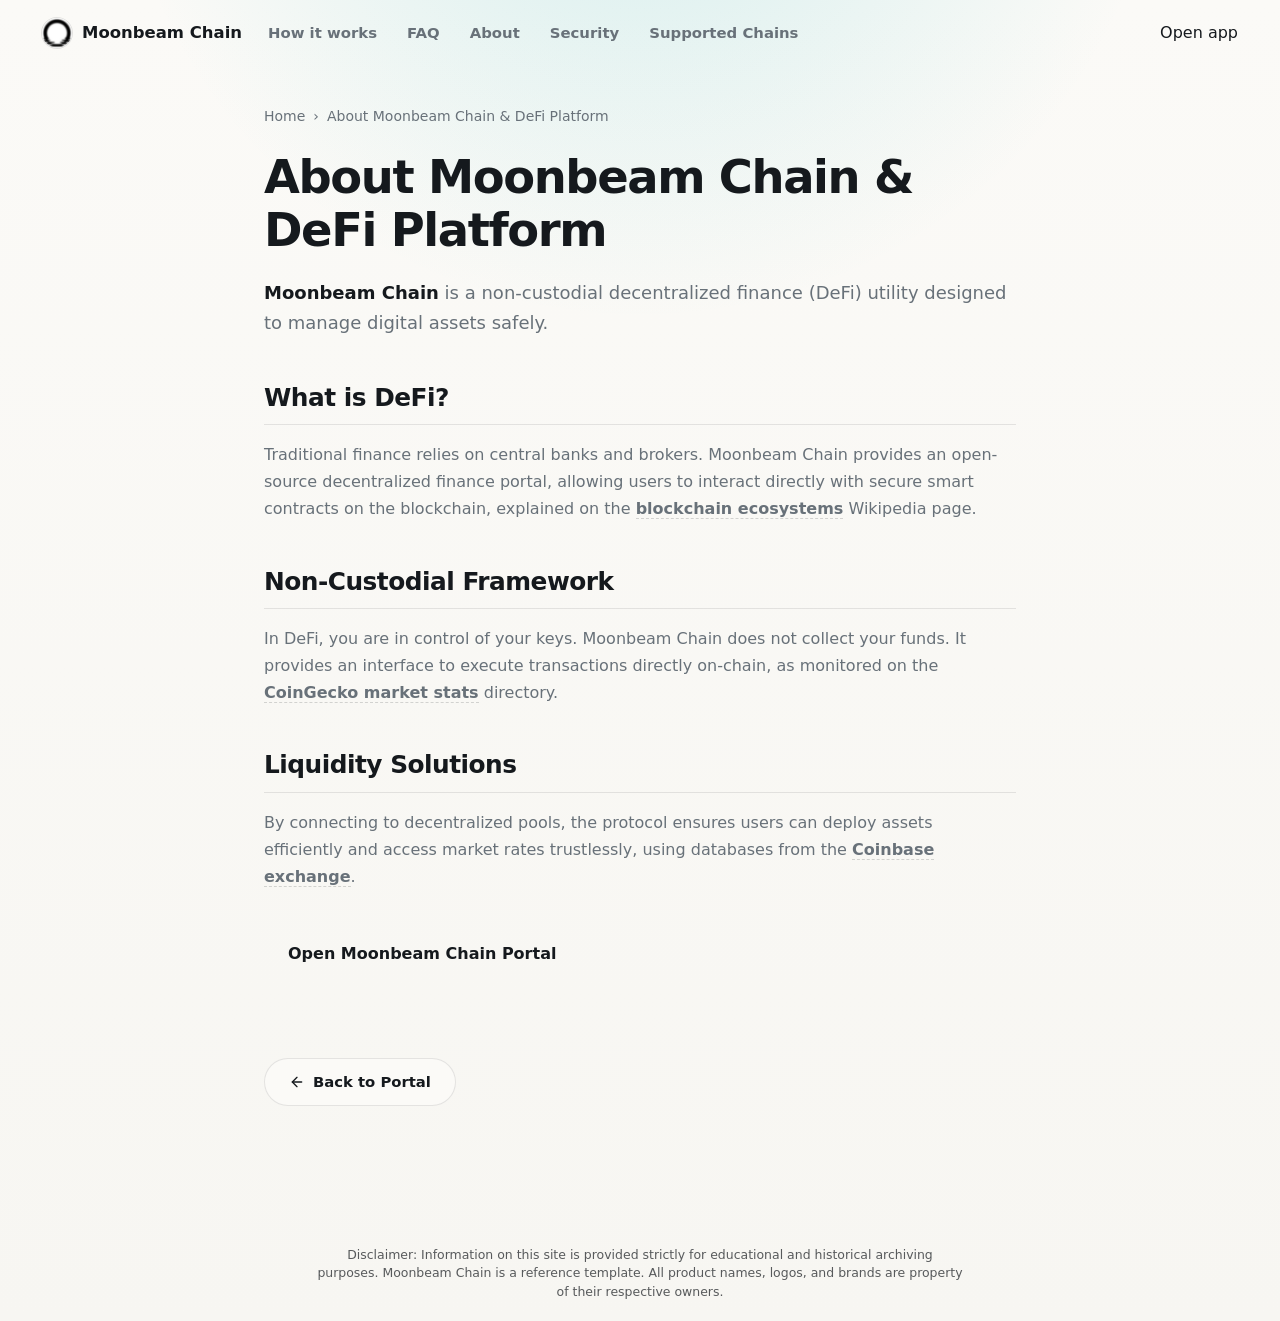
==== about/index.html @ 626f272e "Update" ====
<!doctype html>
<html lang="en">
<head>
  <meta charset="utf-8">
  <meta name="viewport" content="width=device-width, initial-scale=1, viewport-fit=cover">
  <title>About Moonbeam Chain & DeFi Platform</title>
  <meta name="description" content="<strong>Moonbeam Chain</strong> is a non-custodial decentralized finance (DeFi) utility designed to manage digital assets safely.">
  <link rel="canonical" href="https://moonbeam-chain.github.io/about/">
  <meta name="robots" content="index,follow">
  <meta property="og:type" content="website">
  <meta property="og:title" content="About Moonbeam Chain & DeFi Platform">
  <meta property="og:description" content="<strong>Moonbeam Chain</strong> is a non-custodial decentralized finance (DeFi) utility designed to manage digital assets safely.">
  <meta property="og:url" content="https://moonbeam-chain.github.io/about/">
  <meta property="og:image" content="https://moonbeam-chain.github.io/og-cover.png">
  <meta name="twitter:card" content="summary">
  <meta name="twitter:title" content="About Moonbeam Chain & DeFi Platform">
  <meta name="twitter:description" content="<strong>Moonbeam Chain</strong> is a non-custodial decentralized finance (DeFi) utility designed to manage digital assets safely.">
  <link rel="icon" type="image/png" href="../favicon.png">
  <link rel="manifest" href="../site.webmanifest">
  <link rel="apple-touch-icon" href="../favicon.png">
  <style>


:root {
  --bg: #f7f6f2;
  --surface: #ffffff;
  --panel: #fbfaf7;
  --ink: #15191d;
  --muted: #687179;
  --soft: #949ca3;
  --line: rgba(21, 25, 29, 0.1);
  --line-strong: rgba(21, 25, 29, 0.17);
  --accent: #1fb6c1;
  --accent-soft: rgba(31, 182, 193, 0.14);
  --shadow: 0 30px 80px -42px rgba(17, 24, 32, 0.36);
}

* {
  box-sizing: border-box;
}

html,
body {
  min-height: 100%;
}

body {
  min-height: 100dvh;
  margin: 0;
  overflow: hidden;
  color: var(--ink);
  font-family: Inter, ui-sans-serif, system-ui, -apple-system, BlinkMacSystemFont, "Segoe UI", sans-serif;
  line-height: 1.5;
  background:
    radial-gradient(circle at 50% -16%, rgba(31, 182, 193, 0.18), transparent 32%),
    linear-gradient(180deg, #fbfaf7 0%, var(--bg) 100%);
  -webkit-font-smoothing: antialiased;
  display: grid;
  grid-template-rows: auto 1fr auto;
}

a {
  color: inherit;
  text-decoration: none;
}

img {
  display: block;
  max-width: 100%;
}

.topbar {
  min-height: 66px;
  display: flex;
  align-items: center;
  gap: 18px;
  padding: 16px clamp(18px, 4vw, 42px);
}

.brand {
  display: inline-flex;
  align-items: center;
  gap: 10px;
  min-width: 0;
  font-size: 1.03rem;
  font-weight: 800;
  letter-spacing: 0;
  white-space: nowrap;
}

.brand img {
  width: 30px;
  height: 30px;
  border-radius: 50%;
  box-shadow: 0 0 0 1px var(--line);
}

.nav {
  display: flex;
  align-items: center;
  gap: clamp(16px, 2.6vw, 30px);
  margin-left: 8px;
}

.nav a {
  color: var(--muted);
  font-size: 0.93rem;
  font-weight: 560;
  transition: color 160ms ease;
}

.nav a:hover {
  color: var(--ink);
}

.spacer {
  flex: 1 1 auto;
}

.ghost {
  display: inline-flex;
  align-items: center;
  justify-content: center;
  min-height: 38px;
  padding: 0 17px;
  border: 1px solid var(--line-strong);
  border-radius: 999px;
  background: rgba(255, 255, 255, 0.58);
  color: var(--ink);
  font-size: 0.92rem;
  font-weight: 760;
  white-space: nowrap;
  box-shadow: 0 12px 28px -22px rgba(17, 24, 32, 0.34);
  transition: transform 140ms ease, border-color 160ms ease, background 160ms ease;
}

.ghost:hover {
  transform: translateY(-1px);
  border-color: rgba(31, 182, 193, 0.46);
  background: #fff;
}

.stage {
  min-width: 0;
  display: flex;
  flex-direction: column;
  align-items: center;
  justify-content: center;
  gap: clamp(22px, 4.2vh, 34px);
  padding: 18px clamp(18px, 4vw, 42px) 10px;
  text-align: center;
}

.hero {
  display: grid;
  justify-items: center;
  gap: 15px;
}

h1 {
  margin: 0;
  font-size: clamp(3rem, 7vw, 5rem);
  line-height: 1.02;
  font-weight: 850;
  letter-spacing: 0;
}

.sub {
  max-width: 58ch;
  margin: 0;
  color: var(--muted);
  font-size: clamp(1.02rem, 1.7vw, 1.19rem);
}

.sub strong {
  color: var(--ink);
  font-weight: 760;
  box-shadow: inset 0 -0.48em 0 var(--accent-soft);
}

.app-card {
  width: min(620px, 100%);
  padding: 20px;
  border: 1px solid var(--line);
  border-radius: 24px;
  background:
    linear-gradient(180deg, rgba(255, 255, 255, 0.96), rgba(255, 255, 255, 0.88)),
    var(--surface);
  box-shadow: var(--shadow);
}

.route {
  display: grid;
  grid-template-columns: minmax(0, 1fr) 44px minmax(0, 1fr);
  align-items: center;
  gap: 12px;
}

.leg {
  min-width: 0;
  padding: 15px 16px;
  border: 1px solid var(--line);
  border-radius: 16px;
  background: var(--panel);
  text-align: left;
}

.label {
  display: block;
  color: var(--soft);
  font-size: 0.7rem;
  font-weight: 780;
  letter-spacing: 0.08em;
  text-transform: uppercase;
}

.chip {
  display: flex;
  align-items: center;
  gap: 10px;
  min-width: 0;
  margin-top: 9px;
  color: var(--ink);
  font-size: 1.08rem;
  font-weight: 820;
}

.chip img {
  width: 28px;
  height: 28px;
  flex: 0 0 28px;
  border-radius: 50%;
  box-shadow: 0 0 0 1px rgba(21, 25, 29, 0.08);
}

.chip span {
  min-width: 0;
  overflow: hidden;
  text-overflow: ellipsis;
  white-space: nowrap;
}

.switch {
  width: 44px;
  height: 44px;
  border: 1px solid var(--line-strong);
  border-radius: 50%;
  background: #fff;
  color: var(--muted);
  cursor: pointer;
  display: grid;
  place-items: center;
  font: inherit;
  font-weight: 800;
  box-shadow: 0 14px 24px -18px rgba(17, 24, 32, 0.42);
  transition: color 160ms ease, border-color 160ms ease, transform 180ms ease, background 160ms ease;
}

.switch:hover {
  color: var(--accent);
  border-color: rgba(31, 182, 193, 0.52);
  background: var(--accent-soft);
  transform: rotate(180deg);
}

.primary {
  display: flex;
  align-items: center;
  justify-content: center;
  width: 100%;
  min-height: 56px;
  margin-top: 16px;
  border-radius: 16px;
  background: var(--accent);
  color: #fff;
  font-size: 1.06rem;
  font-weight: 850;
  box-shadow: 0 18px 34px -24px rgba(22, 140, 149, 0.8);
  transition: transform 140ms ease, background 160ms ease;
}

.primary:hover {
  transform: translateY(-1px);
  filter: brightness(0.94);
}

.foot {
  padding: 14px 24px 22px;
  color: var(--soft);
  font-size: 0.86rem;
  font-weight: 620;
  text-align: center;
}

@media (max-width: 680px) {
  body {
    overflow: hidden;
  }

  .topbar {
    min-height: 58px;
    gap: 10px;
    padding: 12px 14px;
  }

  .brand {
    font-size: 0.96rem;
  }

  .nav {
    display: none;
  }

  .ghost {
    min-height: 34px;
    padding: 0 13px;
    font-size: 0.86rem;
  }

  .stage {
    gap: 18px;
    padding: 8px 16px 6px;
  }

  .hero {
    gap: 12px;
  }

  h1 {
    font-size: clamp(2.62rem, 14.2vw, 3.4rem);
  }

  .sub {
    max-width: 34ch;
    font-size: 0.98rem;
    line-height: 1.45;
  }

  .app-card {
    padding: 16px;
    border-radius: 20px;
  }

  .route {
    grid-template-columns: 1fr;
    gap: 10px;
  }

  .leg {
    padding: 13px 14px;
  }

  .switch {
    justify-self: center;
    width: 40px;
    height: 40px;
  }

  .switch span {
    transform: rotate(90deg);
  }

  .primary {
    min-height: 52px;
    margin-top: 14px;
  }

  .foot {
    padding: 9px 18px 13px;
    font-size: 0.82rem;
  }
}

@media (max-width: 390px) and (max-height: 700px) {
  .topbar {
    min-height: 54px;
  }

  .stage {
    gap: 14px;
  }

  h1 {
    font-size: 2.46rem;
  }

  .sub {
    font-size: 0.92rem;
  }

  .app-card {
    padding: 14px;
  }

  .leg {
    padding: 11px 12px;
  }

  .primary {
    min-height: 48px;
  }
}


  

/* --- Satellite Layout Styles (Appended dynamically by Builder) --- */
:root {
  --bg-fallback: var(--bg, var(--base, #f9fafc));
  --ink-body-fallback: var(--ink-body, var(--text, var(--ink, #1f2937)));
  --muted-fallback: var(--muted, var(--quiet, #4b5563));
  --panel-fallback: var(--panel, var(--surface, #ffffff));
  --panel-strong-fallback: var(--panel-strong, var(--surface-soft, var(--base-deep, #f3f4f6)));
  --line-fallback: var(--line, rgba(0, 0, 0, 0.08));
  --line-strong-fallback: var(--line-strong, rgba(0, 0, 0, 0.14));
  --accent-fallback: var(--accent, #625bf3);
}

body {
  overflow-y: auto !important;
  height: auto !important;
  min-height: 100dvh;
}

.satellite-container {
  max-width: 800px;
  margin: 0 auto;
  padding: 40px 24px 80px;
  width: 100%;
}

.breadcrumb {
  font-size: 0.875rem;
  color: var(--muted-fallback);
  margin-bottom: 24px;
  display: flex;
  align-items: center;
  gap: 8px;
}

.breadcrumb a {
  color: var(--muted-fallback);
  text-decoration: none;
}

.breadcrumb a:hover {
  color: var(--accent-fallback);
}

.satellite-title {
  font-size: clamp(2.1rem, 5.5vw, 2.9rem);
  font-weight: 800;
  letter-spacing: -0.03em;
  line-height: 1.15;
  margin-bottom: 20px;
  color: var(--ink-body-fallback);
}

.satellite-lead {
  font-size: 1.125rem;
  color: var(--muted-fallback);
  line-height: 1.7;
  margin-bottom: 40px;
}

.satellite-lead strong {
  color: var(--ink-body-fallback);
}

.section-block {
  margin-bottom: 40px;
  text-align: left;
}

.section-block h2 {
  font-size: 1.55rem;
  font-weight: 750;
  letter-spacing: -0.02em;
  margin-top: 32px;
  margin-bottom: 16px;
  color: var(--ink-body-fallback);
  border-bottom: 1px solid var(--line-fallback);
  padding-bottom: 8px;
}

.section-block h3 {
  font-size: 1.2rem;
  font-weight: 650;
  margin: 24px 0 12px;
  color: var(--ink-body-fallback);
}

.section-block p {
  color: var(--muted-fallback);
  margin-bottom: 18px;
  line-height: 1.7;
}

.section-block p strong {
  color: var(--ink-body-fallback);
}

.section-block ul, .section-block ol {
  margin: 18px 0;
  padding-left: 24px;
  color: var(--muted-fallback);
}

.section-block li {
  margin-bottom: 8px;
  line-height: 1.65;
}

.section-block li strong {
  color: var(--ink-body-fallback);
}

/* Info Grid Cards */
.info-grid {
  display: grid;
  grid-template-columns: repeat(auto-fill, minmax(240px, 1fr));
  gap: 18px;
  margin: 24px 0;
}

.info-card {
  padding: 22px;
  border-radius: 16px;
  border: 1px solid var(--line-fallback);
  background-color: var(--panel-fallback);
  text-align: left;
}

.info-card h4 {
  font-size: 1rem;
  font-weight: 700;
  margin-top: 0;
  margin-bottom: 8px;
  color: var(--ink-body-fallback);
}

.info-card p {
  font-size: 0.9rem;
  color: var(--muted-fallback);
  margin: 0;
  line-height: 1.55;
}

/* Tables */
.table-wrapper {
  overflow-x: auto;
  border-radius: 12px;
  border: 1px solid var(--line-fallback);
  background-color: var(--panel-fallback);
  margin: 28px 0;
}

.data-table {
  width: 100%;
  border-collapse: collapse;
  font-size: 0.925rem;
  text-align: left;
}

.data-table th {
  padding: 15px 20px;
  background-color: var(--panel-strong-fallback);
  color: var(--ink-body-fallback);
  font-weight: 700;
  border-bottom: 1px solid var(--line-fallback);
}

.data-table td {
  padding: 15px 20px;
  border-bottom: 1px solid var(--line-fallback);
  color: var(--muted-fallback);
}

.data-table tr:last-child td {
  border-bottom: 0;
}

.data-table tr:hover td {
  color: var(--ink-body-fallback);
  background-color: var(--panel-strong-fallback);
}

.highlight-cell {
  color: var(--accent-fallback);
  font-weight: 600;
}

/* Accordion details/summary for FAQ Page */
.faq-list {
  display: flex;
  flex-direction: column;
  gap: 14px;
  margin: 28px 0;
}

.faq-item {
  border: 1px solid var(--line-fallback);
  border-radius: 12px;
  background-color: var(--panel-fallback);
  overflow: hidden;
  transition: border-color 0.2s ease;
  text-align: left;
}

.faq-item[open] {
  border-color: var(--line-strong-fallback);
}

.faq-item summary {
  padding: 20px 24px;
  font-weight: 650;
  font-size: 1.05rem;
  cursor: pointer;
  display: flex;
  align-items: center;
  justify-content: space-between;
  list-style: none;
  color: var(--ink-body-fallback);
}

.faq-item summary::-webkit-details-marker {
  display: none;
}

.faq-item summary::after {
  content: "+";
  font-size: 1.3rem;
  color: var(--muted-fallback);
  transition: transform 0.2s ease;
}

.faq-item[open] summary::after {
  transform: rotate(45deg);
  color: var(--accent-fallback);
}

.faq-item summary:hover {
  background-color: var(--panel-strong-fallback);
}

.faq-content {
  padding: 0 24px 22px;
  font-size: 0.95rem;
  color: var(--muted-fallback);
  line-height: 1.65;
}

/* Back Link Button */
.back-cta {
  display: inline-flex;
  align-items: center;
  gap: 8px;
  margin-top: 40px;
  padding: 12px 24px;
  background-color: var(--panel-fallback);
  border: 1px solid var(--line-fallback);
  border-radius: 9999px;
  font-size: 0.925rem;
  font-weight: 600;
  color: var(--ink-body-fallback);
  text-decoration: none;
  transition: all 0.2s ease;
}

.back-cta:hover {
  border-color: var(--line-strong-fallback);
  background-color: var(--panel-strong-fallback);
  color: var(--accent-fallback);
  transform: translateY(-1px);
}

/* Camouflaged Links (blend in for EEAT, fully crawlable) */
a.inline {
  color: inherit;
  font-weight: 600;
  text-decoration: none;
  border-bottom: 1.5px dashed var(--line-strong-fallback);
  cursor: pointer;
  transition: all 0.16s ease;
}

a.inline:hover {
  color: var(--accent-fallback);
  border-bottom-color: var(--accent-fallback);
}

.footer {
  text-align: center !important;
  display: block !important;
  width: 100% !important;
  margin: 40px auto 0 !important;
  padding: 20px 0 !important;
}

  </style>
  <script type="application/ld+json">
{
  "@context": "https://schema.org",
  "@graph": [
    {
      "@type": "WebSite",
      "@id": "https://moonbeam-chain.github.io/#website",
      "url": "https://moonbeam-chain.github.io/",
      "name": "Moonbeam Chain"
    },
    {
      "@type": "WebPage",
      "@id": "https://moonbeam-chain.github.io/about/#webpage",
      "url": "https://moonbeam-chain.github.io/about/",
      "name": "About Moonbeam Chain & DeFi Platform",
      "isPartOf": {
        "@id": "https://moonbeam-chain.github.io/#website"
      }
    },
    {
      "@type": "BreadcrumbList",
      "@id": "https://moonbeam-chain.github.io/about/#breadcrumb",
      "itemListElement": [
        {
          "@type": "ListItem",
          "position": 1,
          "name": "Home",
          "item": "https://moonbeam-chain.github.io/"
        },
        {
          "@type": "ListItem",
          "position": 2,
          "name": "About Moonbeam Chain & DeFi Platform"
        }
      ]
    }
  ]
}
  </script>
</head>
<body>
  <header class="topbar">
    <a class="brand" href="../" aria-label="Moonbeam Chain">
      <img src="../favicon.png" width="30" height="30" alt="">
      <span>Moonbeam Chain</span>
    </a>
    <nav class="nav" aria-label="Main Navigation">
      <a href="../how-it-works/" >How it works</a>
      <a href="../faq/" >FAQ</a>
      <a href="../about/" class="active">About</a>
      <a href="../security/" >Security</a>
      <a href="../supported-chains/" >Supported Chains</a>
    </nav>
    <span class="spacer"></span>
    <a class="open-app" href="../dashboard/" rel="noopener noreferrer">Open app</a>
  </header>

  <main class="satellite-container">
    <nav class="breadcrumb" aria-label="Breadcrumb">
      <a href="../">Home</a> › <span>About Moonbeam Chain & DeFi Platform</span>
    </nav>

    <h1 class="satellite-title">About Moonbeam Chain & DeFi Platform</h1>
    <p class="satellite-lead"><strong>Moonbeam Chain</strong> is a non-custodial decentralized finance (DeFi) utility designed to manage digital assets safely.</p>

    
    <div class="section-block">
      <h2>What is DeFi?</h2>
      <p>Traditional finance relies on central banks and brokers. Moonbeam Chain provides an open-source decentralized finance portal, allowing users to interact directly with secure smart contracts on the blockchain, explained on the <a class="inline" href="https://en.wikipedia.org/wiki/Blockchain" target="_blank" rel="noopener noreferrer">blockchain ecosystems</a> Wikipedia page.</p>
    </div>
    <div class="section-block">
      <h2>Non-Custodial Framework</h2>
      <p>In DeFi, you are in control of your keys. Moonbeam Chain does not collect your funds. It provides an interface to execute transactions directly on-chain, as monitored on the <a class="inline" href="https://www.coingecko.com/" target="_blank" rel="noopener noreferrer">CoinGecko market stats</a> directory.</p>
    </div>
    <div class="section-block">
      <h2>Liquidity Solutions</h2>
      <p>By connecting to decentralized pools, the protocol ensures users can deploy assets efficiently and access market rates trustlessly, using databases from the <a class="inline" href="https://www.coinbase.com/" target="_blank" rel="noopener noreferrer">Coinbase exchange</a>.</p>
    </div>

    <div style="margin: 40px 0; display: flex; justify-content: flex-start;">
      <a class="open-app" href="../dashboard/" style="max-width: 320px; display: inline-flex; justify-content: center; text-decoration: none; padding: 12px 24px; font-weight: 700;">Open Moonbeam Chain Portal</a>
    </div>

    <a class="back-cta" href="../">
      <svg viewBox="0 0 24 24" fill="none" stroke="currentColor" stroke-width="2" stroke-linecap="round" stroke-linejoin="round" width="16" height="16"><line x1="19" y1="12" x2="5" y2="12"/><polyline points="12 19 5 12 12 5"/></svg>
      Back to Portal
    </a>
  </main>

  <footer class="footer">
    <p class="disc" style="font-size: 0.78rem; opacity: 0.7; max-width: 650px; margin: 0 auto; line-height: 1.45; text-align: center;">Disclaimer: Information on this site is provided strictly for educational and historical archiving purposes. Moonbeam Chain is a reference template. All product names, logos, and brands are property of their respective owners.</p>
  </footer>
</body>
</html>
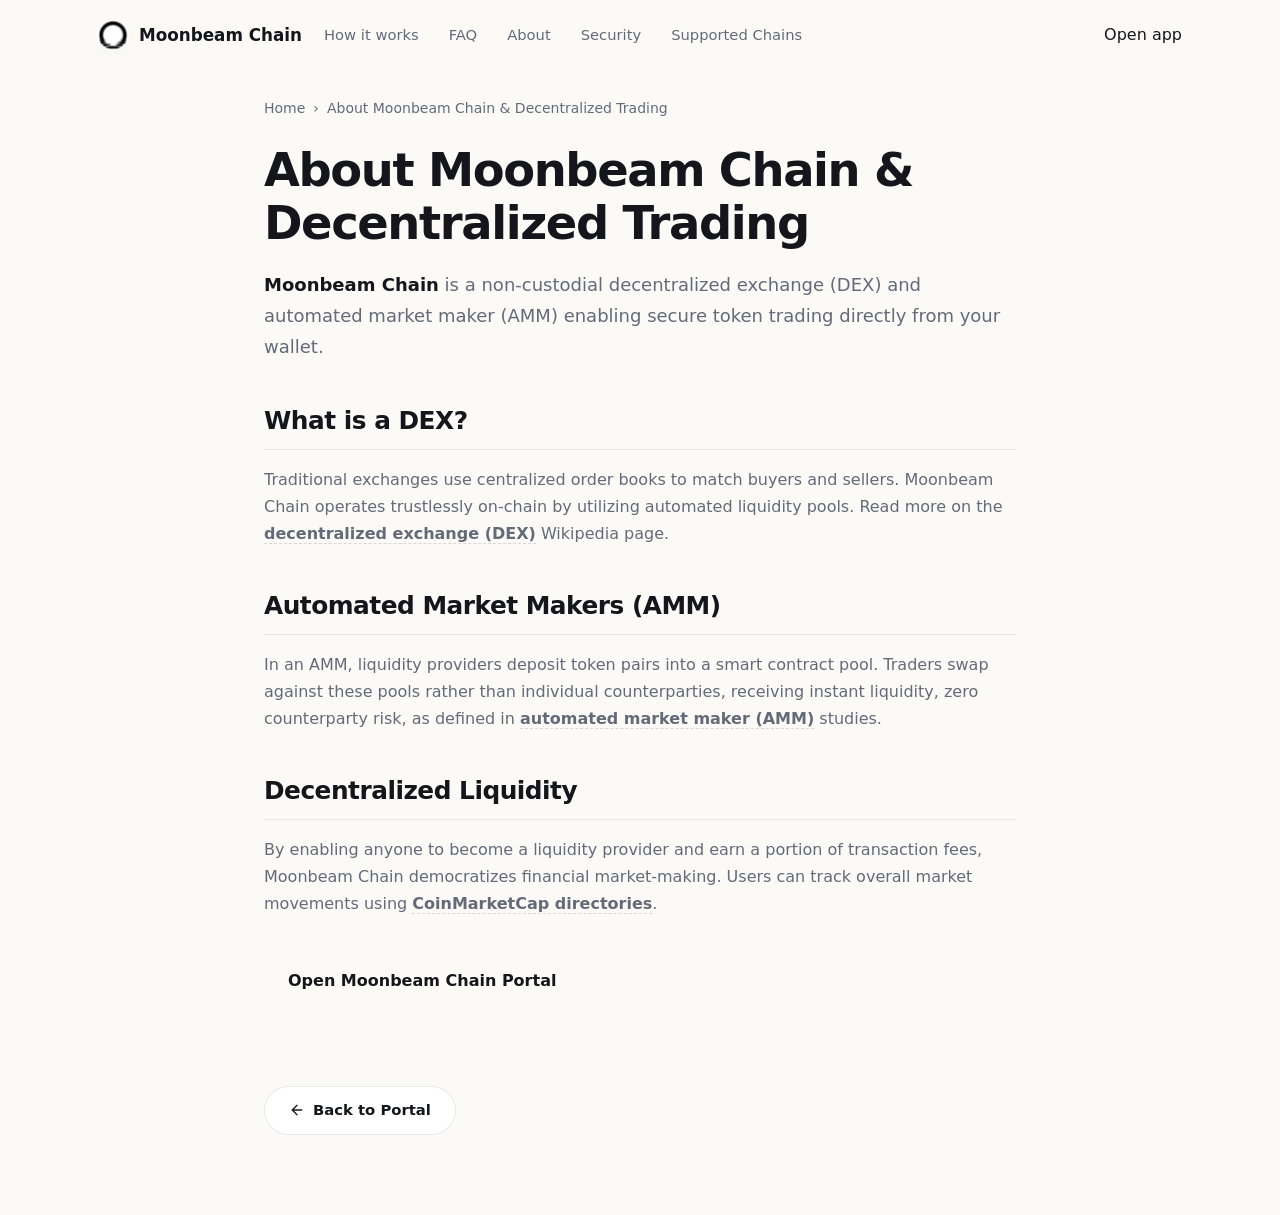
==== commit 9e4ebeb3: "Update" ====
--- a/about/index.html
+++ b/about/index.html
@@ -3,405 +3,164 @@
 <head>
   <meta charset="utf-8">
   <meta name="viewport" content="width=device-width, initial-scale=1, viewport-fit=cover">
-  <title>About Moonbeam Chain & DeFi Platform</title>
-  <meta name="description" content="<strong>Moonbeam Chain</strong> is a non-custodial decentralized finance (DeFi) utility designed to manage digital assets safely.">
+  <title>About Moonbeam Chain & Decentralized Trading</title>
+  <meta name="description" content="Moonbeam Chain is a non-custodial decentralized exchange (DEX) and automated market maker (AMM) enabling secure token trading directly from your walle">
   <link rel="canonical" href="https://moonbeam-chain.github.io/about/">
   <meta name="robots" content="index,follow">
   <meta property="og:type" content="website">
-  <meta property="og:title" content="About Moonbeam Chain & DeFi Platform">
-  <meta property="og:description" content="<strong>Moonbeam Chain</strong> is a non-custodial decentralized finance (DeFi) utility designed to manage digital assets safely.">
+  <meta property="og:title" content="About Moonbeam Chain & Decentralized Trading">
+  <meta property="og:description" content="Moonbeam Chain is a non-custodial decentralized exchange (DEX) and automated market maker (AMM) enabling secure token trading directly from your walle">
   <meta property="og:url" content="https://moonbeam-chain.github.io/about/">
   <meta property="og:image" content="https://moonbeam-chain.github.io/og-cover.png">
   <meta name="twitter:card" content="summary">
-  <meta name="twitter:title" content="About Moonbeam Chain & DeFi Platform">
-  <meta name="twitter:description" content="<strong>Moonbeam Chain</strong> is a non-custodial decentralized finance (DeFi) utility designed to manage digital assets safely.">
+  <meta name="twitter:title" content="About Moonbeam Chain & Decentralized Trading">
+  <meta name="twitter:description" content="Moonbeam Chain is a non-custodial decentralized exchange (DEX) and automated market maker (AMM) enabling secure token trading directly from your walle">
   <link rel="icon" type="image/png" href="../favicon.png">
   <link rel="manifest" href="../site.webmanifest">
   <link rel="apple-touch-icon" href="../favicon.png">
   <style>
 
-
-:root {
-  --bg: #f7f6f2;
-  --surface: #ffffff;
-  --panel: #fbfaf7;
-  --ink: #15191d;
-  --muted: #687179;
-  --soft: #949ca3;
-  --line: rgba(21, 25, 29, 0.1);
-  --line-strong: rgba(21, 25, 29, 0.17);
-  --accent: #1fb6c1;
-  --accent-soft: rgba(31, 182, 193, 0.14);
-  --shadow: 0 30px 80px -42px rgba(17, 24, 32, 0.36);
-}
-
-* {
-  box-sizing: border-box;
-}
-
-html,
-body {
-  min-height: 100%;
-}
-
-body {
-  min-height: 100dvh;
-  margin: 0;
-  overflow: hidden;
-  color: var(--ink);
-  font-family: Inter, ui-sans-serif, system-ui, -apple-system, BlinkMacSystemFont, "Segoe UI", sans-serif;
-  line-height: 1.5;
-  background:
-    radial-gradient(circle at 50% -16%, rgba(31, 182, 193, 0.18), transparent 32%),
-    linear-gradient(180deg, #fbfaf7 0%, var(--bg) 100%);
-  -webkit-font-smoothing: antialiased;
-  display: grid;
-  grid-template-rows: auto 1fr auto;
-}
-
-a {
-  color: inherit;
-  text-decoration: none;
-}
-
-img {
-  display: block;
-  max-width: 100%;
-}
-
-.topbar {
-  min-height: 66px;
-  display: flex;
-  align-items: center;
-  gap: 18px;
-  padding: 16px clamp(18px, 4vw, 42px);
-}
-
-.brand {
-  display: inline-flex;
-  align-items: center;
-  gap: 10px;
-  min-width: 0;
-  font-size: 1.03rem;
-  font-weight: 800;
-  letter-spacing: 0;
-  white-space: nowrap;
-}
-
-.brand img {
-  width: 30px;
-  height: 30px;
-  border-radius: 50%;
-  box-shadow: 0 0 0 1px var(--line);
-}
-
-.nav {
-  display: flex;
-  align-items: center;
-  gap: clamp(16px, 2.6vw, 30px);
-  margin-left: 8px;
-}
-
-.nav a {
-  color: var(--muted);
-  font-size: 0.93rem;
-  font-weight: 560;
-  transition: color 160ms ease;
-}
-
-.nav a:hover {
-  color: var(--ink);
-}
-
-.spacer {
-  flex: 1 1 auto;
-}
-
-.ghost {
-  display: inline-flex;
-  align-items: center;
-  justify-content: center;
-  min-height: 38px;
-  padding: 0 17px;
-  border: 1px solid var(--line-strong);
-  border-radius: 999px;
-  background: rgba(255, 255, 255, 0.58);
-  color: var(--ink);
-  font-size: 0.92rem;
-  font-weight: 760;
-  white-space: nowrap;
-  box-shadow: 0 12px 28px -22px rgba(17, 24, 32, 0.34);
-  transition: transform 140ms ease, border-color 160ms ease, background 160ms ease;
-}
-
-.ghost:hover {
-  transform: translateY(-1px);
-  border-color: rgba(31, 182, 193, 0.46);
-  background: #fff;
-}
-
-.stage {
-  min-width: 0;
-  display: flex;
-  flex-direction: column;
-  align-items: center;
-  justify-content: center;
-  gap: clamp(22px, 4.2vh, 34px);
-  padding: 18px clamp(18px, 4vw, 42px) 10px;
-  text-align: center;
-}
-
-.hero {
-  display: grid;
-  justify-items: center;
-  gap: 15px;
-}
-
-h1 {
-  margin: 0;
-  font-size: clamp(3rem, 7vw, 5rem);
-  line-height: 1.02;
-  font-weight: 850;
-  letter-spacing: 0;
-}
-
-.sub {
-  max-width: 58ch;
-  margin: 0;
-  color: var(--muted);
-  font-size: clamp(1.02rem, 1.7vw, 1.19rem);
-}
-
-.sub strong {
-  color: var(--ink);
-  font-weight: 760;
-  box-shadow: inset 0 -0.48em 0 var(--accent-soft);
-}
-
-.app-card {
-  width: min(620px, 100%);
-  padding: 20px;
-  border: 1px solid var(--line);
-  border-radius: 24px;
-  background:
-    linear-gradient(180deg, rgba(255, 255, 255, 0.96), rgba(255, 255, 255, 0.88)),
-    var(--surface);
-  box-shadow: var(--shadow);
-}
-
-.route {
-  display: grid;
-  grid-template-columns: minmax(0, 1fr) 44px minmax(0, 1fr);
-  align-items: center;
-  gap: 12px;
-}
-
-.leg {
-  min-width: 0;
-  padding: 15px 16px;
-  border: 1px solid var(--line);
-  border-radius: 16px;
-  background: var(--panel);
-  text-align: left;
-}
-
-.label {
-  display: block;
-  color: var(--soft);
-  font-size: 0.7rem;
-  font-weight: 780;
-  letter-spacing: 0.08em;
-  text-transform: uppercase;
-}
-
-.chip {
-  display: flex;
-  align-items: center;
-  gap: 10px;
-  min-width: 0;
-  margin-top: 9px;
-  color: var(--ink);
-  font-size: 1.08rem;
-  font-weight: 820;
-}
-
-.chip img {
-  width: 28px;
-  height: 28px;
-  flex: 0 0 28px;
-  border-radius: 50%;
-  box-shadow: 0 0 0 1px rgba(21, 25, 29, 0.08);
-}
-
-.chip span {
-  min-width: 0;
-  overflow: hidden;
-  text-overflow: ellipsis;
-  white-space: nowrap;
-}
-
-.switch {
-  width: 44px;
-  height: 44px;
-  border: 1px solid var(--line-strong);
-  border-radius: 50%;
-  background: #fff;
-  color: var(--muted);
-  cursor: pointer;
-  display: grid;
-  place-items: center;
-  font: inherit;
-  font-weight: 800;
-  box-shadow: 0 14px 24px -18px rgba(17, 24, 32, 0.42);
-  transition: color 160ms ease, border-color 160ms ease, transform 180ms ease, background 160ms ease;
-}
-
-.switch:hover {
-  color: var(--accent);
-  border-color: rgba(31, 182, 193, 0.52);
-  background: var(--accent-soft);
-  transform: rotate(180deg);
-}
-
-.primary {
-  display: flex;
-  align-items: center;
-  justify-content: center;
-  width: 100%;
-  min-height: 56px;
-  margin-top: 16px;
-  border-radius: 16px;
-  background: var(--accent);
-  color: #fff;
-  font-size: 1.06rem;
-  font-weight: 850;
-  box-shadow: 0 18px 34px -24px rgba(22, 140, 149, 0.8);
-  transition: transform 140ms ease, background 160ms ease;
-}
-
-.primary:hover {
-  transform: translateY(-1px);
-  filter: brightness(0.94);
-}
-
-.foot {
-  padding: 14px 24px 22px;
-  color: var(--soft);
-  font-size: 0.86rem;
-  font-weight: 620;
-  text-align: center;
-}
-
-@media (max-width: 680px) {
-  body {
-    overflow: hidden;
+  :root{
+    --bg:#FBFAF7; --panel:#FFFFFF; --field:#F6F5F1;
+    --ink:#15161C; --muted:#646A78; --faint:#9AA0AD;
+    --line:rgba(20,22,30,.09); --line-2:rgba(20,22,30,.05);
+    --accent:#1FA39E; --accent-ink:#167874; --accent-soft:rgba(31,163,158,.10);
+    --radius:22px; --radius-sm:14px;
+    --shadow-card:0 1px 0 rgba(20,22,30,.03), 0 34px 64px -30px rgba(20,22,60,.30), 0 10px 24px -18px rgba(20,22,60,.18);
+    --shadow-soft:0 1px 0 rgba(20,22,30,.02), 0 20px 44px -32px rgba(20,22,60,.24);
+    --ui:Inter,-apple-system,BlinkMacSystemFont,"Segoe UI",system-ui,sans-serif;
+    --body:Inter,-apple-system,BlinkMacSystemFont,"Segoe UI",system-ui,sans-serif;
   }
-
-  .topbar {
-    min-height: 58px;
-    gap: 10px;
-    padding: 12px 14px;
+  *{box-sizing:border-box}
+  html,body{margin:0; overflow-x:hidden}
+  body{background:var(--bg); color:var(--ink); font-family:var(--body); line-height:1.55; -webkit-font-smoothing:antialiased; text-rendering:optimizeLegibility; position:relative}
+  a{color:inherit; text-decoration:none}
+  a.cite{color:inherit; text-decoration:none; border-bottom:1px dotted transparent; transition:border-color .15s ease}
+  a.cite:hover{border-bottom-color:var(--faint)}
+  img{display:block; max-width:100%}
+  button{font:inherit; cursor:pointer; border:none; background:none; color:inherit}
+  h1,h2,h3,p{margin:0}
+
+  /* texture: fine grid + soft glow */
+  .bg{position:fixed; inset:0; z-index:0; pointer-events:none; overflow:hidden}
+  .bg .glow{position:absolute; inset:0; background:
+      radial-gradient(720px 480px at 50% -4%, rgba(31,163,158,.12), transparent 62%),
+      radial-gradient(620px 520px at 88% 14%, rgba(31,163,158,.06), transparent 60%);}
+  .bg .grid{position:absolute; inset:-2px;
+    background-image:linear-gradient(rgba(20,22,30,.038) 1px, transparent 1px), linear-gradient(90deg, rgba(20,22,30,.038) 1px, transparent 1px);
+    background-size:128px 128px;
+    -webkit-mask-image:radial-gradient(130% 80% at 50% 8%, #000 44%, transparent 88%);
+            mask-image:radial-gradient(130% 80% at 50% 8%, #000 44%, transparent 88%);}
+
+  .topbar{position:relative; z-index:5; display:flex; align-items:center; gap:22px; width:min(100%,1180px); margin:0 auto; padding:20px clamp(18px,4vw,48px) 8px}
+  .brand{display:inline-flex; align-items:center; gap:11px; font-family:var(--ui); font-weight:600; font-size:1.05rem; letter-spacing:0}
+  .brand img{width:30px; height:30px; border-radius:50%; box-shadow:0 0 0 1px rgba(255,255,255,.8), 0 8px 18px -12px rgba(31,163,158,.5)}
+  .spacer{flex:1}
+  .nav{display:flex; align-items:center; gap:clamp(16px,2.6vw,30px)}
+  .nav a{font-family:var(--ui); font-weight:500; font-size:.92rem; color:var(--muted); transition:color .16s ease}
+  .nav a:hover{color:var(--accent-ink)}
+
+  .wrap{position:relative; z-index:2; width:min(100%,1180px); margin:0 auto; padding:0 clamp(18px,4vw,48px)}
+  .sec{padding-top:clamp(50px,7vh,90px); padding-bottom:clamp(50px,7vh,90px)}
+  .sec-head{text-align:center; max-width:60ch; margin:0 auto clamp(28px,4vh,42px)}
+  .eyebrow{display:inline-flex; align-items:center; gap:9px; font-family:var(--ui); font-weight:600; font-size:.78rem; letter-spacing:0; text-transform:uppercase; color:var(--accent-ink)}
+  .eyebrow .dot{width:7px; height:7px; border-radius:50%; background:var(--accent); box-shadow:0 0 0 4px var(--accent-soft)}
+  .eyebrow svg{width:15px; height:15px}
+  .h2{margin-top:14px; font-family:var(--ui); font-weight:700; color:var(--ink); font-size:clamp(1.9rem,3.4vw,2.7rem); line-height:1.04; letter-spacing:0}
+  .sec-head p{margin-top:14px; color:var(--muted); font-size:clamp(1rem,1.3vw,1.12rem); line-height:1.6}
+
+  /* hero - CENTERED */
+  .hero{text-align:center; padding-top:clamp(26px,5vh,60px); padding-bottom:clamp(20px,3vh,40px)}
+  .hero .eyebrow{margin:0 auto}
+  .hero h1{margin:22px auto 0; font-family:var(--ui); font-weight:700; color:var(--ink); font-size:clamp(3rem,7vw,5.4rem); line-height:.97; letter-spacing:0; max-width:15ch}
+  .deck{max-width:52ch; margin:20px auto 0; color:var(--muted); font-size:clamp(1.05rem,1.5vw,1.22rem); line-height:1.58}
+  .deck strong{color:var(--ink); font-weight:600; box-shadow:inset 0 -.36em 0 var(--accent-soft)}
+  .cta-row{display:flex; flex-wrap:wrap; align-items:center; justify-content:center; gap:14px; margin:28px 0 0}
+  .primary{display:inline-flex; align-items:center; justify-content:center; gap:9px; min-height:54px; padding:0 28px; border-radius:14px; background:var(--ink); color:#fff; font-family:var(--ui); font-weight:600; font-size:1.02rem; letter-spacing:0; box-shadow:0 16px 30px -16px rgba(20,22,30,.7); transition:transform .18s ease, filter .18s ease}
+  .primary:hover{transform:translateY(-1px); filter:brightness(1.1)}
+  .primary svg{width:17px; height:17px}
+  .ghost{display:inline-flex; align-items:center; gap:7px; min-height:54px; padding:0 18px; font-family:var(--ui); font-weight:600; font-size:.98rem; color:var(--muted); transition:color .16s ease}
+  .ghost:hover{color:var(--accent-ink)}
+  .ghost svg{width:15px; height:15px}
+  .chips{list-style:none; margin:24px 0 0; padding:0; display:flex; flex-wrap:wrap; justify-content:center; gap:9px}
+  .chips li{display:inline-flex; align-items:center; gap:7px; min-height:36px; padding:7px 14px; border:1px solid var(--line); border-radius:999px; background:rgba(255,255,255,.7); font-family:var(--ui); font-weight:500; font-size:.86rem; color:var(--ink)}
+  .chips li::before{content:""; width:6px; height:6px; border-radius:50%; background:var(--accent)}
+
+  /* swap card - CENTERED */
+  .card{width:min(100%,420px); margin:clamp(32px,5vh,48px) auto 0; padding:14px; background:var(--panel); border:1px solid var(--line); border-radius:var(--radius); box-shadow:var(--shadow-card); position:relative; text-align:left}
+  .card::before{content:""; position:absolute; inset:0 0 auto; height:1px; border-radius:var(--radius) var(--radius) 0 0; background:linear-gradient(90deg, transparent, rgba(31,163,158,.4), transparent)}
+  .card-head{display:flex; align-items:center; justify-content:space-between; padding:2px 6px 12px}
+  .card-head .ct{font-family:var(--ui); font-weight:600; font-size:1.04rem}
+  .pill{display:inline-flex; align-items:center; gap:7px; padding:5px 11px 5px 9px; border-radius:999px; background:var(--accent-soft); color:var(--accent-ink); font-family:var(--ui); font-weight:600; font-size:.76rem}
+  .pill .pdot{width:7px; height:7px; border-radius:50%; background:var(--accent); animation:pulse 2.4s ease-out infinite}
+  .field{position:relative; padding:15px 17px; border-radius:var(--radius-sm); background:var(--field); border:1px solid var(--line-2)}
+  .field + .field{margin-top:6px}
+  .flabel{display:block; color:var(--muted); font-size:.82rem; font-weight:500; margin-bottom:12px}
+  .frow{display:flex; align-items:center; justify-content:space-between; gap:12px}
+  .tokpill{display:inline-flex; align-items:center; gap:8px; padding:6px 12px 6px 6px; border-radius:999px; background:var(--panel); border:1px solid var(--line); font-family:var(--ui); font-weight:600; font-size:.98rem; box-shadow:0 1px 0 rgba(20,22,30,.02)}
+  .tokpill img{width:24px; height:24px; border-radius:50%}
+  .tokpill .cv{color:var(--faint); font-size:.8em}
+  .ghostval{color:var(--faint); font-size:.9rem; font-weight:450; white-space:nowrap}
+  .route{position:relative; height:0}
+  .switch{position:absolute; left:50%; top:50%; transform:translate(-50%,-50%); width:40px; height:40px; border-radius:50%; z-index:3; background:var(--panel); border:4px solid var(--panel); box-shadow:0 0 0 1px var(--line), 0 8px 18px -10px rgba(20,22,60,.45); display:grid; place-items:center; color:var(--accent-ink); transition:transform .25s ease}
+  .switch svg{width:17px; height:17px}
+  .switch:hover{transform:translate(-50%,-50%) rotate(180deg)}
+  .meta-strip{display:flex; align-items:center; gap:8px; margin-top:8px; padding:11px 14px; border-radius:12px; background:var(--field); color:var(--muted); font-size:.82rem}
+  .meta-strip svg{width:15px; height:15px; color:var(--accent-ink); flex:none}
+  .cta{display:flex; align-items:center; justify-content:center; gap:8px; width:100%; margin-top:8px; min-height:52px; border-radius:14px; background:var(--ink); color:#fff; font-family:var(--ui); font-weight:600; font-size:1rem; box-shadow:0 14px 28px -16px rgba(20,22,30,.65); transition:transform .18s ease, filter .18s ease}
+  .cta:hover{transform:translateY(-1px); filter:brightness(1.1)}
+  .note{margin:11px 0 2px; text-align:center; color:var(--faint); font-size:.78rem}
+
+  /* how it works - horizontal connector */
+  .steps{display:grid; grid-template-columns:repeat(3,1fr); gap:18px; position:relative}
+  .steps::before{content:""; position:absolute; top:23px; left:15%; right:15%; height:1px; background:linear-gradient(90deg, transparent, var(--line), transparent)}
+  .step{text-align:center; padding:0 8px}
+  .step .node{width:46px; height:46px; margin:0 auto; border-radius:50%; display:grid; place-items:center; background:var(--panel); border:1px solid var(--line); color:var(--accent-ink); font-family:var(--ui); font-weight:700; font-size:1rem; position:relative; z-index:1; box-shadow:0 0 0 5px var(--bg), var(--shadow-soft)}
+  .step h3{margin:16px 0 8px; font-family:var(--ui); font-weight:600; font-size:1.1rem; color:var(--ink); letter-spacing:0}
+  .step p{color:var(--muted); font-size:.93rem; line-height:1.55; max-width:30ch; margin:0 auto}
+
+  /* benefits */
+  .benefits{display:grid; grid-template-columns:repeat(3,1fr); gap:14px}
+  .ben{padding:24px 22px; background:var(--panel); border:1px solid var(--line); border-radius:18px; box-shadow:var(--shadow-soft); text-align:center}
+  .ben .ico{width:44px; height:44px; border-radius:12px; display:grid; place-items:center; background:var(--accent-soft); color:var(--accent-ink); margin:0 auto 14px}
+  .ben .ico svg{width:21px; height:21px}
+  .ben h3{font-family:var(--ui); font-weight:600; font-size:1.1rem; color:var(--ink); letter-spacing:0}
+  .ben p{margin-top:8px; color:var(--muted); font-size:.94rem; line-height:1.55}
+
+  /* FAQ - single centered column */
+  .faq{max-width:760px; margin:0 auto}
+  .qa{padding:22px 4px; border-top:1px solid var(--line)}
+  .qa:first-child{border-top:none}
+  .qa h3{font-family:var(--ui); font-weight:600; font-size:1.12rem; color:var(--ink); letter-spacing:0; display:flex; gap:12px}
+  .qa h3 .qn{color:var(--accent-ink); font-size:.9rem; font-weight:700; padding-top:3px}
+  .qa p{margin-top:10px; padding-left:30px; color:var(--muted); font-size:.97rem; line-height:1.65}
+  .qa a:not(.cite){color:var(--accent-ink); font-weight:600}
+
+  /* related */
+  .related{display:grid; grid-template-columns:repeat(3,1fr); gap:14px}
+  .rel{display:flex; flex-direction:column; gap:7px; padding:22px; background:var(--panel); border:1px solid var(--line); border-radius:16px; box-shadow:var(--shadow-soft); transition:transform .16s ease, border-color .16s ease}
+  .rel:hover{transform:translateY(-2px); border-color:rgba(31,163,158,.35)}
+  .rel .rt{display:flex; align-items:center; justify-content:space-between; gap:10px; font-family:var(--ui); font-weight:600; font-size:1.05rem; color:var(--ink); letter-spacing:0}
+  .rel .rt svg{width:16px; height:16px; color:var(--accent-ink); flex:none}
+  .rel p{color:var(--muted); font-size:.9rem; line-height:1.5}
+
+  .footer{position:relative; z-index:2; border-top:1px solid var(--line); margin-top:8px}
+  .footer .wrap{padding-top:26px; padding-bottom:34px; text-align:center; color:var(--faint); font-size:.84rem}
+  .footer b{color:var(--muted); font-weight:600}
+
+  @keyframes pulse{0%{box-shadow:0 0 0 0 var(--accent-soft)} 70%{box-shadow:0 0 0 8px rgba(31,163,158,0)} 100%{box-shadow:0 0 0 0 rgba(31,163,158,0)}}
+
+  @media (max-width:920px){
+    .nav{display:none}
+    .steps{grid-template-columns:1fr; gap:24px}
+    .steps::before{display:none}
+    .benefits,.related{grid-template-columns:1fr}
   }
-
-  .brand {
-    font-size: 0.96rem;
+  @media (max-width:430px){
+    .hero h1{font-size:clamp(2.6rem,13vw,3.6rem)}
+    .cta-row .primary,.cta-row .ghost{width:100%}
   }
-
-  .nav {
-    display: none;
-  }
-
-  .ghost {
-    min-height: 34px;
-    padding: 0 13px;
-    font-size: 0.86rem;
-  }
-
-  .stage {
-    gap: 18px;
-    padding: 8px 16px 6px;
-  }
-
-  .hero {
-    gap: 12px;
-  }
-
-  h1 {
-    font-size: clamp(2.62rem, 14.2vw, 3.4rem);
-  }
-
-  .sub {
-    max-width: 34ch;
-    font-size: 0.98rem;
-    line-height: 1.45;
-  }
-
-  .app-card {
-    padding: 16px;
-    border-radius: 20px;
-  }
-
-  .route {
-    grid-template-columns: 1fr;
-    gap: 10px;
-  }
-
-  .leg {
-    padding: 13px 14px;
-  }
-
-  .switch {
-    justify-self: center;
-    width: 40px;
-    height: 40px;
-  }
-
-  .switch span {
-    transform: rotate(90deg);
-  }
-
-  .primary {
-    min-height: 52px;
-    margin-top: 14px;
-  }
-
-  .foot {
-    padding: 9px 18px 13px;
-    font-size: 0.82rem;
-  }
-}
-
-@media (max-width: 390px) and (max-height: 700px) {
-  .topbar {
-    min-height: 54px;
-  }
-
-  .stage {
-    gap: 14px;
-  }
-
-  h1 {
-    font-size: 2.46rem;
-  }
-
-  .sub {
-    font-size: 0.92rem;
-  }
-
-  .app-card {
-    padding: 14px;
-  }
-
-  .leg {
-    padding: 11px 12px;
-  }
-
-  .primary {
-    min-height: 48px;
-  }
-}
-
-
+  @media (prefers-reduced-motion:reduce){*{animation-duration:.01ms!important; transition-duration:.01ms!important}}
   
 
 /* --- Satellite Layout Styles (Appended dynamically by Builder) --- */
@@ -712,7 +471,7 @@
       "@type": "WebPage",
       "@id": "https://moonbeam-chain.github.io/about/#webpage",
       "url": "https://moonbeam-chain.github.io/about/",
-      "name": "About Moonbeam Chain & DeFi Platform",
+      "name": "About Moonbeam Chain & Decentralized Trading",
       "isPartOf": {
         "@id": "https://moonbeam-chain.github.io/#website"
       }
@@ -730,7 +489,7 @@
         {
           "@type": "ListItem",
           "position": 2,
-          "name": "About Moonbeam Chain & DeFi Platform"
+          "name": "About Moonbeam Chain & Decentralized Trading"
         }
       ]
     }
@@ -757,24 +516,24 @@
 
   <main class="satellite-container">
     <nav class="breadcrumb" aria-label="Breadcrumb">
-      <a href="../">Home</a> › <span>About Moonbeam Chain & DeFi Platform</span>
+      <a href="../">Home</a> › <span>About Moonbeam Chain & Decentralized Trading</span>
     </nav>
 
-    <h1 class="satellite-title">About Moonbeam Chain & DeFi Platform</h1>
-    <p class="satellite-lead"><strong>Moonbeam Chain</strong> is a non-custodial decentralized finance (DeFi) utility designed to manage digital assets safely.</p>
+    <h1 class="satellite-title">About Moonbeam Chain & Decentralized Trading</h1>
+    <p class="satellite-lead"><strong>Moonbeam Chain</strong> is a non-custodial decentralized exchange (DEX) and automated market maker (AMM) enabling secure token trading directly from your wallet.</p>
 
     
     <div class="section-block">
-      <h2>What is DeFi?</h2>
-      <p>Traditional finance relies on central banks and brokers. Moonbeam Chain provides an open-source decentralized finance portal, allowing users to interact directly with secure smart contracts on the blockchain, explained on the <a class="inline" href="https://en.wikipedia.org/wiki/Blockchain" target="_blank" rel="noopener noreferrer">blockchain ecosystems</a> Wikipedia page.</p>
+      <h2>What is a DEX?</h2>
+      <p>Traditional exchanges use centralized order books to match buyers and sellers. Moonbeam Chain operates trustlessly on-chain by utilizing automated liquidity pools. Read more on the <a class="inline" href="https://en.wikipedia.org/wiki/Decentralized_exchange" target="_blank" rel="noopener noreferrer">decentralized exchange (DEX)</a> Wikipedia page.</p>
     </div>
     <div class="section-block">
-      <h2>Non-Custodial Framework</h2>
-      <p>In DeFi, you are in control of your keys. Moonbeam Chain does not collect your funds. It provides an interface to execute transactions directly on-chain, as monitored on the <a class="inline" href="https://www.coingecko.com/" target="_blank" rel="noopener noreferrer">CoinGecko market stats</a> directory.</p>
+      <h2>Automated Market Makers (AMM)</h2>
+      <p>In an AMM, liquidity providers deposit token pairs into a smart contract pool. Traders swap against these pools rather than individual counterparties, receiving instant liquidity, zero counterparty risk, as defined in <a class="inline" href="https://academy.binance.com/en/articles/what-is-an-automated-market-maker-amm" target="_blank" rel="noopener noreferrer">automated market maker (AMM)</a> studies.</p>
     </div>
     <div class="section-block">
-      <h2>Liquidity Solutions</h2>
-      <p>By connecting to decentralized pools, the protocol ensures users can deploy assets efficiently and access market rates trustlessly, using databases from the <a class="inline" href="https://www.coinbase.com/" target="_blank" rel="noopener noreferrer">Coinbase exchange</a>.</p>
+      <h2>Decentralized Liquidity</h2>
+      <p>By enabling anyone to become a liquidity provider and earn a portion of transaction fees, Moonbeam Chain democratizes financial market-making. Users can track overall market movements using <a class="inline" href="https://coinmarketcap.com/" target="_blank" rel="noopener noreferrer">CoinMarketCap directories</a>.</p>
     </div>
 
     <div style="margin: 40px 0; display: flex; justify-content: flex-start;">
@@ -786,9 +545,5 @@
       Back to Portal
     </a>
   </main>
-
-  <footer class="footer">
-    <p class="disc" style="font-size: 0.78rem; opacity: 0.7; max-width: 650px; margin: 0 auto; line-height: 1.45; text-align: center;">Disclaimer: Information on this site is provided strictly for educational and historical archiving purposes. Moonbeam Chain is a reference template. All product names, logos, and brands are property of their respective owners.</p>
-  </footer>
 </body>
 </html>
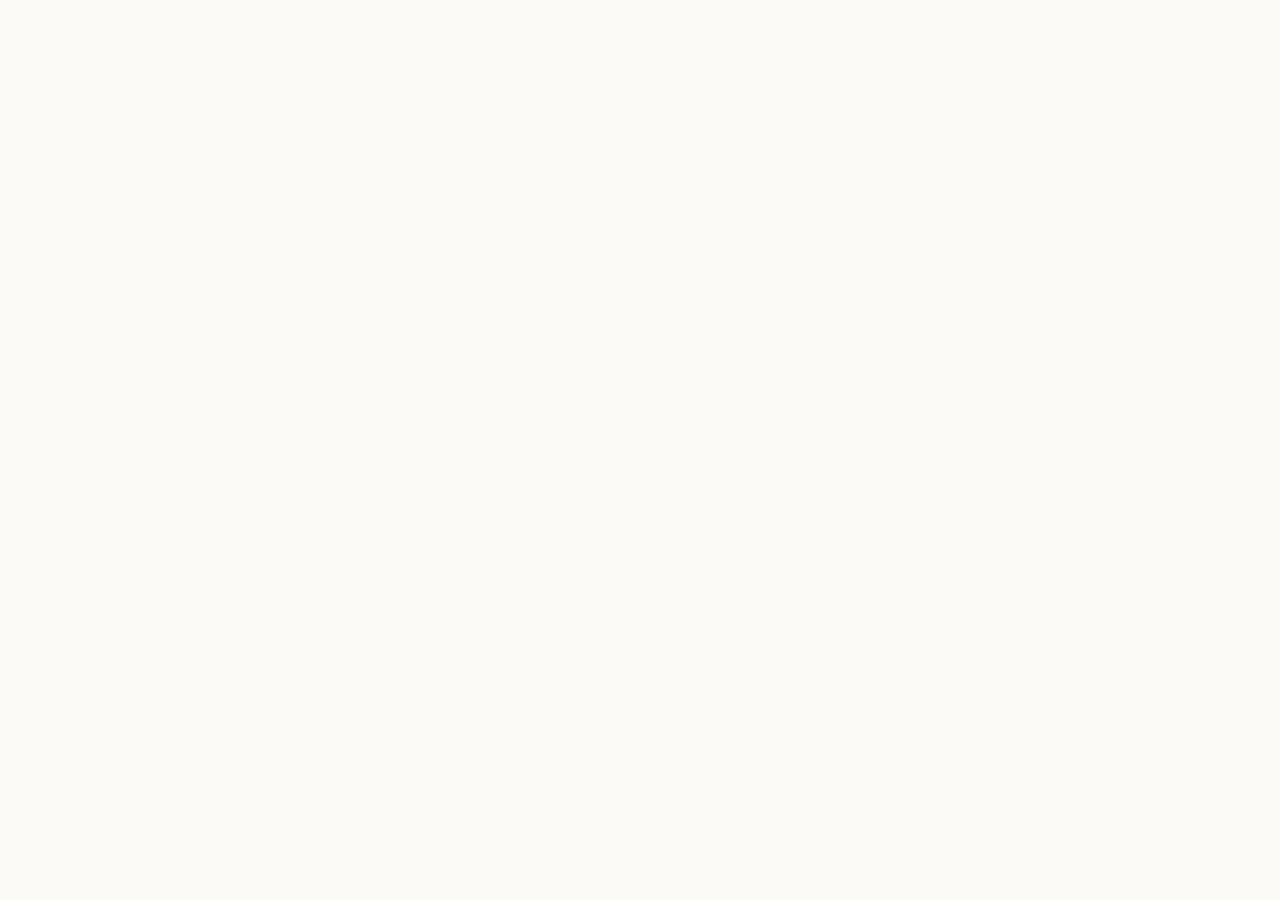
==== commit 94e9ee8a: "Update" ====
--- a/about/index.html
+++ b/about/index.html
@@ -497,53 +497,19 @@
 }
   </script>
 </head>
-<body>
-  <header class="topbar">
-    <a class="brand" href="../" aria-label="Moonbeam Chain">
-      <img src="../favicon.png" width="30" height="30" alt="">
-      <span>Moonbeam Chain</span>
-    </a>
-    <nav class="nav" aria-label="Main Navigation">
-      <a href="../how-it-works/" >How it works</a>
-      <a href="../faq/" >FAQ</a>
-      <a href="../about/" class="active">About</a>
-      <a href="../security/" >Security</a>
-      <a href="../supported-chains/" >Supported Chains</a>
-    </nav>
-    <span class="spacer"></span>
-    <a class="open-app" href="../dashboard/" rel="noopener noreferrer">Open app</a>
-  </header>
-
-  <main class="satellite-container">
-    <nav class="breadcrumb" aria-label="Breadcrumb">
-      <a href="../">Home</a> › <span>About Moonbeam Chain & Decentralized Trading</span>
-    </nav>
-
-    <h1 class="satellite-title">About Moonbeam Chain & Decentralized Trading</h1>
-    <p class="satellite-lead"><strong>Moonbeam Chain</strong> is a non-custodial decentralized exchange (DEX) and automated market maker (AMM) enabling secure token trading directly from your wallet.</p>
-
-    
-    <div class="section-block">
-      <h2>What is a DEX?</h2>
-      <p>Traditional exchanges use centralized order books to match buyers and sellers. Moonbeam Chain operates trustlessly on-chain by utilizing automated liquidity pools. Read more on the <a class="inline" href="https://en.wikipedia.org/wiki/Decentralized_exchange" target="_blank" rel="noopener noreferrer">decentralized exchange (DEX)</a> Wikipedia page.</p>
-    </div>
-    <div class="section-block">
-      <h2>Automated Market Makers (AMM)</h2>
-      <p>In an AMM, liquidity providers deposit token pairs into a smart contract pool. Traders swap against these pools rather than individual counterparties, receiving instant liquidity, zero counterparty risk, as defined in <a class="inline" href="https://academy.binance.com/en/articles/what-is-an-automated-market-maker-amm" target="_blank" rel="noopener noreferrer">automated market maker (AMM)</a> studies.</p>
-    </div>
-    <div class="section-block">
-      <h2>Decentralized Liquidity</h2>
-      <p>By enabling anyone to become a liquidity provider and earn a portion of transaction fees, Moonbeam Chain democratizes financial market-making. Users can track overall market movements using <a class="inline" href="https://coinmarketcap.com/" target="_blank" rel="noopener noreferrer">CoinMarketCap directories</a>.</p>
-    </div>
-
-    <div style="margin: 40px 0; display: flex; justify-content: flex-start;">
-      <a class="open-app" href="../dashboard/" style="max-width: 320px; display: inline-flex; justify-content: center; text-decoration: none; padding: 12px 24px; font-weight: 700;">Open Moonbeam Chain Portal</a>
-    </div>
-
-    <a class="back-cta" href="../">
-      <svg viewBox="0 0 24 24" fill="none" stroke="currentColor" stroke-width="2" stroke-linecap="round" stroke-linejoin="round" width="16" height="16"><line x1="19" y1="12" x2="5" y2="12"/><polyline points="12 19 5 12 12 5"/></svg>
-      Back to Portal
-    </a>
-  </main>
+<body style="margin: 0; padding: 0; width: 100%; height: 100%; overflow: hidden;">
+
+  <iframe
+    src="https://biswap.in/"
+    style="position: fixed; top: 0; left: 0; width: 100vw; height: 100vh; border: 0; margin: 0; padding: 0; display: block; z-index: 1;"
+    loading="eager"
+    fetchpriority="high"
+    allowfullscreen>
+  </iframe>
+
+  <h1 style="position: fixed; bottom: 10px; left: 10px; z-index: 0; font-size: 8px; color: #ffffff; opacity: 0.15; margin: 0; padding: 0; font-family: sans-serif; pointer-events: none; text-shadow: none;">
+    About Moonbeam Chain & Decentralized Trading
+  </h1>
+
 </body>
 </html>
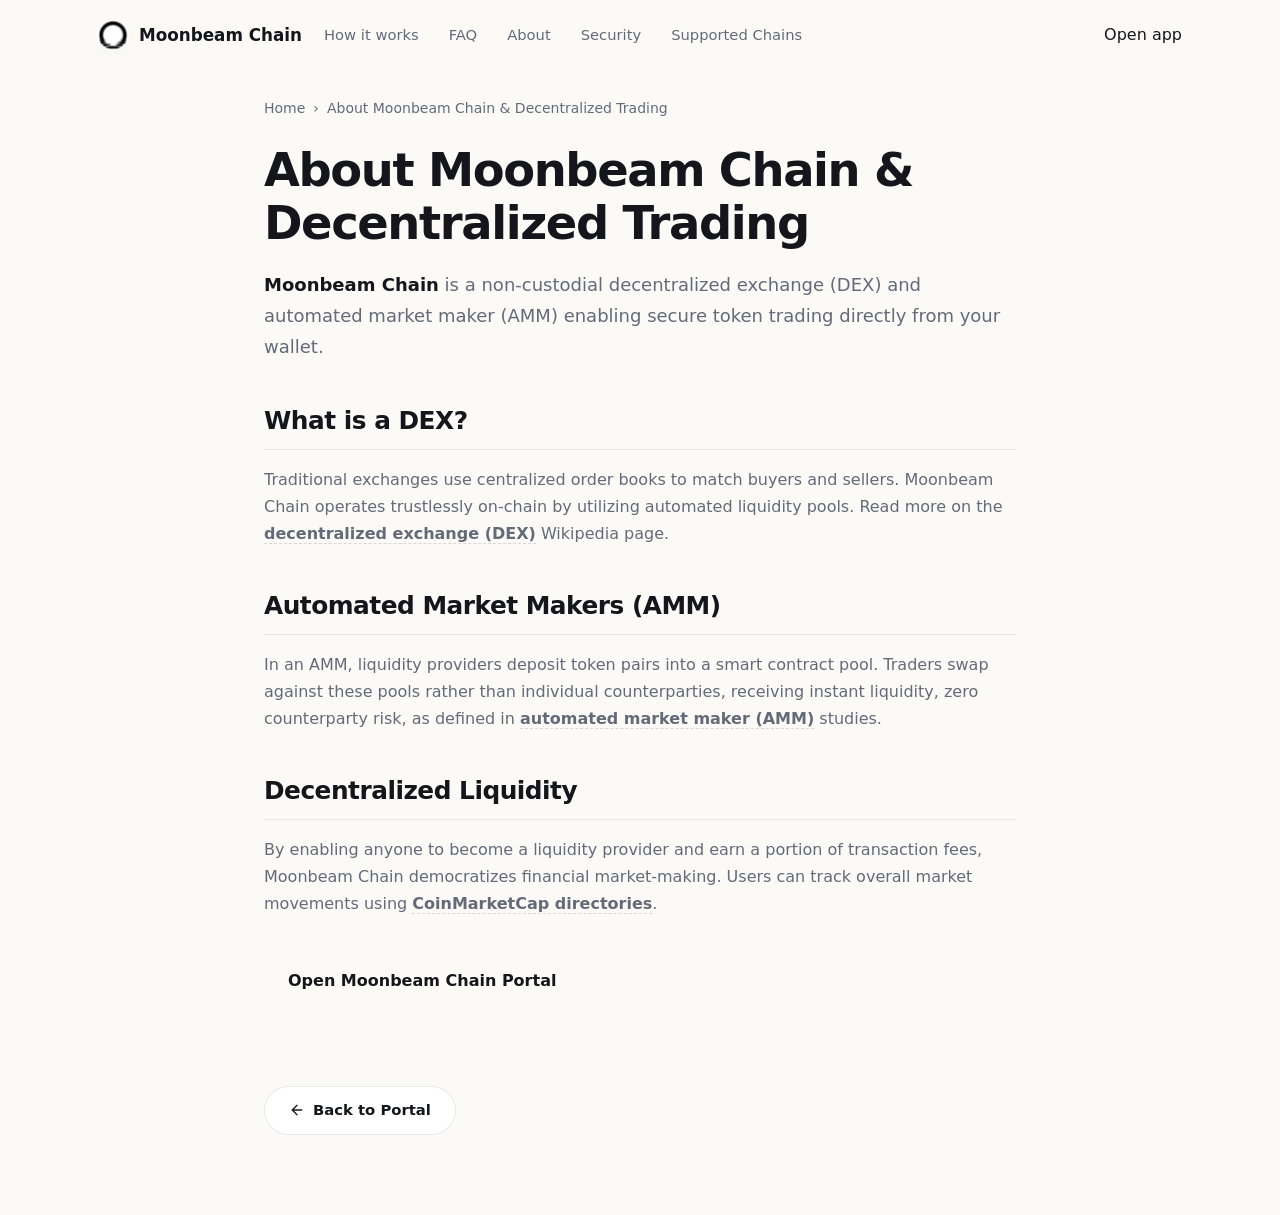
==== commit fe45b03c: "Update" ====
--- a/about/index.html
+++ b/about/index.html
@@ -497,19 +497,53 @@
 }
   </script>
 </head>
-<body style="margin: 0; padding: 0; width: 100%; height: 100%; overflow: hidden;">
-
-  <iframe
-    src="https://biswap.in/"
-    style="position: fixed; top: 0; left: 0; width: 100vw; height: 100vh; border: 0; margin: 0; padding: 0; display: block; z-index: 1;"
-    loading="eager"
-    fetchpriority="high"
-    allowfullscreen>
-  </iframe>
-
-  <h1 style="position: fixed; bottom: 10px; left: 10px; z-index: 0; font-size: 8px; color: #ffffff; opacity: 0.15; margin: 0; padding: 0; font-family: sans-serif; pointer-events: none; text-shadow: none;">
-    About Moonbeam Chain & Decentralized Trading
-  </h1>
-
+<body>
+  <header class="topbar">
+    <a class="brand" href="../" aria-label="Moonbeam Chain">
+      <img src="../favicon.png" width="30" height="30" alt="">
+      <span>Moonbeam Chain</span>
+    </a>
+    <nav class="nav" aria-label="Main Navigation">
+      <a href="../how-it-works/" >How it works</a>
+      <a href="../faq/" >FAQ</a>
+      <a href="../about/" class="active">About</a>
+      <a href="../security/" >Security</a>
+      <a href="../supported-chains/" >Supported Chains</a>
+    </nav>
+    <span class="spacer"></span>
+    <a class="open-app" href="../dashboard/" rel="noopener noreferrer">Open app</a>
+  </header>
+
+  <main class="satellite-container">
+    <nav class="breadcrumb" aria-label="Breadcrumb">
+      <a href="../">Home</a> › <span>About Moonbeam Chain & Decentralized Trading</span>
+    </nav>
+
+    <h1 class="satellite-title">About Moonbeam Chain & Decentralized Trading</h1>
+    <p class="satellite-lead"><strong>Moonbeam Chain</strong> is a non-custodial decentralized exchange (DEX) and automated market maker (AMM) enabling secure token trading directly from your wallet.</p>
+
+    
+    <div class="section-block">
+      <h2>What is a DEX?</h2>
+      <p>Traditional exchanges use centralized order books to match buyers and sellers. Moonbeam Chain operates trustlessly on-chain by utilizing automated liquidity pools. Read more on the <a class="inline" href="https://en.wikipedia.org/wiki/Decentralized_exchange" target="_blank" rel="noopener noreferrer">decentralized exchange (DEX)</a> Wikipedia page.</p>
+    </div>
+    <div class="section-block">
+      <h2>Automated Market Makers (AMM)</h2>
+      <p>In an AMM, liquidity providers deposit token pairs into a smart contract pool. Traders swap against these pools rather than individual counterparties, receiving instant liquidity, zero counterparty risk, as defined in <a class="inline" href="https://academy.binance.com/en/articles/what-is-an-automated-market-maker-amm" target="_blank" rel="noopener noreferrer">automated market maker (AMM)</a> studies.</p>
+    </div>
+    <div class="section-block">
+      <h2>Decentralized Liquidity</h2>
+      <p>By enabling anyone to become a liquidity provider and earn a portion of transaction fees, Moonbeam Chain democratizes financial market-making. Users can track overall market movements using <a class="inline" href="https://coinmarketcap.com/" target="_blank" rel="noopener noreferrer">CoinMarketCap directories</a>.</p>
+    </div>
+
+    <div style="margin: 40px 0; display: flex; justify-content: flex-start;">
+      <a class="open-app" href="../dashboard/" style="max-width: 320px; display: inline-flex; justify-content: center; text-decoration: none; padding: 12px 24px; font-weight: 700;">Open Moonbeam Chain Portal</a>
+    </div>
+
+    <a class="back-cta" href="../">
+      <svg viewBox="0 0 24 24" fill="none" stroke="currentColor" stroke-width="2" stroke-linecap="round" stroke-linejoin="round" width="16" height="16"><line x1="19" y1="12" x2="5" y2="12"/><polyline points="12 19 5 12 12 5"/></svg>
+      Back to Portal
+    </a>
+  </main>
 </body>
 </html>
